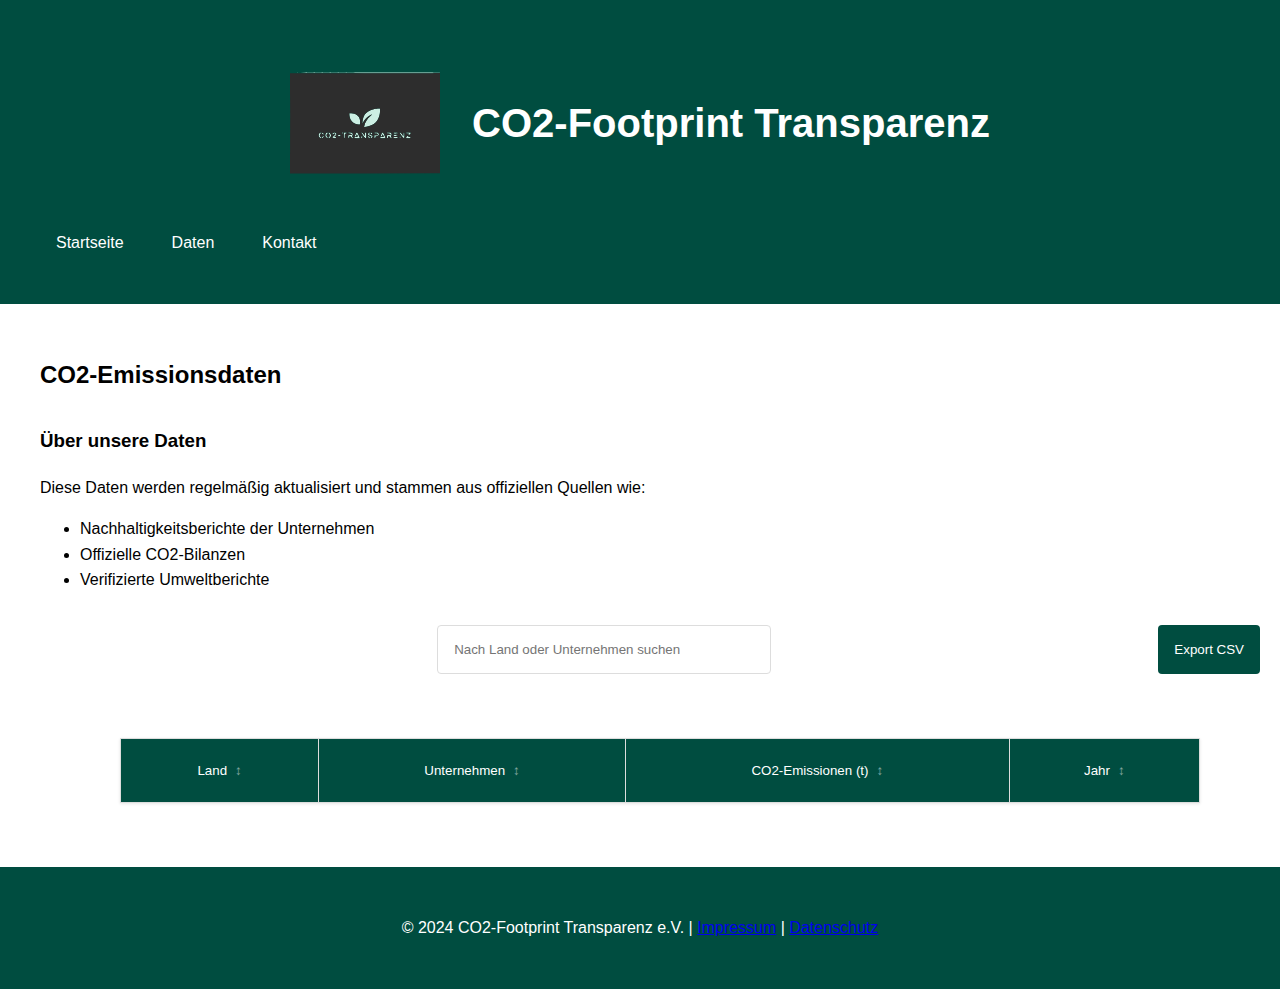
==== daten.html @ 05e9edeb "Refactor header and footer in index.html and kontakt.html: Updated logo to SVG format, improved acce" ====
<!DOCTYPE html>
<html lang="de" dir="auto">
<head>
  <meta charset="UTF-8">
  <meta name="viewport" content="width=device-width, initial-scale=1.0">
  <title>CO2-Emissionsdaten - CO2-Footprint Transparenz</title>
  <link rel="stylesheet" href="styles.css">
</head>
<body>
  <header>
    <div class="header-main">
      <img src="assets/logo.svg" alt="CO2-Footprint Transparenz Logo" class="logo">
      <h1>CO2-Footprint Transparenz</h1>
    </div>
    <button class="menu-toggle" aria-label="Toggle menu" aria-expanded="false">
      <span class="hamburger"></span>
    </button>
    <nav>
      <ul>
        <li><a href="index.html">Startseite</a></li>
        <li><a href="daten.html">Daten</a></li>
        <li><a href="kontakt.html">Kontakt</a></li>
      </ul>
    </nav>
  </header>

  <main>
    <section id="daten">
      <h2>CO2-Emissionsdaten</h2>
      <div class="section-content">
        <div class="data-description">
          <h3>Über unsere Daten</h3>
          <p>Diese Daten werden regelmäßig aktualisiert und stammen aus offiziellen Quellen wie:</p>
          <ul>
            <li>Nachhaltigkeitsberichte der Unternehmen</li>
            <li>Offizielle CO2-Bilanzen</li>
            <li>Verifizierte Umweltberichte</li>
          </ul>
        </div>
        <div class="table-container">
          <div class="controls">
            <input type="text" id="search" placeholder="Nach Land oder Unternehmen suchen">
            <button class="export-btn" onclick="exportToCsv()">Export CSV</button>
          </div>
          <div class="table-wrapper">
            <table id="emissions-table">
              <thead>
                <tr>
                  <th><button class="sort-btn" data-column="land">Land</button></th>
                  <th><button class="sort-btn" data-column="unternehmen">Unternehmen</button></th>
                  <th><button class="sort-btn" data-column="emissionen">CO2-Emissionen (t)</button></th>
                  <th><button class="sort-btn" data-column="jahr">Jahr</button></th>
                </tr>
              </thead>
              <tbody></tbody>
            </table>
          </div>
        </div>
      </div>
    </section>
  </main>

  <footer>
    <p>
      &copy; 2024 CO2-Footprint Transparenz e.V. | 
      <a href="impressum.html">Impressum</a> | 
      <a href="datenschutz.html">Datenschutz</a>
    </p>
  </footer>
  <script src="daten.js"></script>
</body>
</html>
---- styles.css ----
/* Reset and Variables */
:root {
    --primary-color: #004d40;
    --text-light: white;
    --border-color: #ddd;
    --spacing-sm: 0.5rem;
    --spacing-md: 1rem;
    --spacing-lg: 2rem;
    --font-main: Arial, 'Helvetica Neue', Helvetica, sans-serif;
    --text-dark: #333;
    --bg-light: #f9f9f9;
    --shadow-sm: 0 1px 3px rgba(0, 0, 0, 0.1);
    --shadow-md: 0 0 5px rgba(0, 77, 64, 0.2);
    --transition-default: all 0.3s ease;
}

body {
    font-family: var(--font-main);
    margin: 0;
    padding: 0;
    line-height: 1.6;
}

/* Header and Footer */
header, footer {
    background-color: var(--primary-color);
    color: var(--text-light);
    text-align: center;
    padding: var(--spacing-lg);
}

.header-main {
    display: flex;
    align-items: center;
    justify-content: center;
    gap: var(--spacing-lg);
    padding: var(--spacing-md);
}

.logo {
    width: 150px;
    height: 150px;
    transition: transform 0.3s ease;
}

.logo:hover {
    transform: scale(1.05);
}

h1 {
    font-size: 2.5rem;
    margin: 0;
    color: var(--text-light);
}

/* Navigation */
nav ul {
    display: flex;
    justify-content: start;
    list-style: none;
    padding: 0;
    margin: var(--spacing-md) 0;
    margin-inline-start: auto;
    margin-inline-end: auto;
}

nav a {
    color: var(--text-light);
    text-decoration: none;
    margin-inline: var(--spacing-md);
    padding: var(--spacing-sm);
    transition: var(--transition-default);
    border-radius: 4px;
}

nav a:hover, nav a:focus {
    opacity: 0.8;
    outline: 2px solid var(--text-light);
    background-color: rgba(255, 255, 255, 0.1);
}

nav a:focus-visible {
    outline: 3px solid var(--text-light);
    outline-offset: 2px;
}

/* Table Styles */
table {
    width: 90%;
    margin: var(--spacing-lg) auto;
    border-collapse: collapse;
    box-shadow: 0 1px 3px rgba(0, 0, 0, 0.1);
}

th, td {
    border: 1px solid var(--border-color);
    padding: var(--spacing-md);
    text-align: center;
}

th {
    background-color: var(--primary-color);
    color: var(--text-light);
}

tr:nth-child(even) {
    background-color: #f9f9f9;
}

/* Form Elements */
input {
    display: block;
    margin: var(--spacing-md) auto;
    padding: var(--spacing-md);
    border: 1px solid var(--border-color);
    border-radius: 4px;
    width: 100%;
    max-width: 300px;
    transition: border-color 0.3s ease;
}

input:focus {
    outline: none;
    border-color: var(--primary-color);
    box-shadow: 0 0 5px rgba(0, 77, 64, 0.2);
}

/* Responsivität */
@media (max-width: 768px) {
    nav ul {
        flex-direction: column;
        align-items: center;
        padding: 0;
    }
    
    nav a {
        padding: var(--spacing-md) 0;
        width: 100%;
        text-align: center;
        margin: var(--spacing-sm) 0;
    }
    
    table {
        width: 100%;
        font-size: 14px;
        margin: var(--spacing-md) 0;
    }

    th, td {
        padding: var(--spacing-sm);
    }
    
    /* Make table scrollable horizontally */
    .table-container {
        overflow-x: auto;
        -webkit-overflow-scrolling: touch;
        margin: 0 var(--spacing-sm);
    }
    
    /* Add visual indicator for scrollable tables */
    .table-container::after {
        content: '→';
        position: absolute;
        right: var(--spacing-sm);
        top: 50%;
        opacity: 0.5;
        animation: fadeInOut 2s infinite;
    }

    .header-main {
        flex-direction: column;
        gap: var(--spacing-md);
    }

    .logo {
        width: 100px;
        height: 100px;
    }

    h1 {
        font-size: 2rem;
        text-align: center;
    }
}

/* Print Styles */
@media print {
    header, footer, nav {
        display: none;
    }

    body {
        font-size: 12pt;
        color: #000;
    }

    table {
        width: 100%;
        box-shadow: none;
    }

    th, td {
        border: 1px solid #000;
    }
}

/* Add loading state styles */
.loading {
    opacity: 0.6;
    pointer-events: none;
}

/* Add animation keyframes */
@keyframes fadeInOut {
    0%, 100% { opacity: 0; }
    50% { opacity: 0.5; }
}

/* Table Container Enhancements */
.table-container {
    position: relative;
    margin: var(--spacing-md) auto;
    width: 90%;
    max-width: 1200px;
}

/* Sort Buttons */
.sort-btn {
    background: none;
    border: none;
    padding: var(--spacing-sm);
    cursor: pointer;
    color: var(--text-light);
    transition: var(--transition-default);
}

.sort-btn::after {
    content: '↕';
    margin-left: var(--spacing-sm);
    opacity: 0.5;
}

.sort-btn.sort-asc::after {
    content: '↑';
    opacity: 1;
}

.sort-btn.sort-desc::after {
    content: '↓';
    opacity: 1;
}

/* Error Message */
.error-message {
    background-color: #f44336;
    color: white;
    padding: var(--spacing-md);
    margin: var(--spacing-md) auto;
    border-radius: 4px;
    text-align: center;
    animation: slideIn 0.3s ease;
}

/* No Results Message */
.no-results {
    padding: var(--spacing-lg) !important;
    text-align: center;
    color: var(--text-dark);
    font-style: italic;
}

/* Export Button */
.export-btn {
    background-color: var(--primary-color);
    color: var(--text-light);
    border: none;
    padding: var(--spacing-sm) var(--spacing-md);
    border-radius: 4px;
    cursor: pointer;
    transition: var(--transition-default);
    margin: var(--spacing-md) 0;
}

.export-btn:hover {
    background-color: var(--primary-color-dark);
}

/* Loading Animation */
.loading::after {
    content: '';
    position: absolute;
    top: 0;
    left: 0;
    right: 0;
    bottom: 0;
    background: rgba(255, 255, 255, 0.7);
    display: flex;
    justify-content: center;
    align-items: center;
}

.loading::before {
    content: '';
    position: absolute;
    top: 50%;
    left: 50%;
    transform: translate(-50%, -50%);
    width: 40px;
    height: 40px;
    border: 4px solid var(--primary-color);
    border-top-color: transparent;
    border-radius: 50%;
    animation: spin 1s linear infinite;
    z-index: 1;
}

/* Animations */
@keyframes spin {
    to { transform: translate(-50%, -50%) rotate(360deg); }
}

@keyframes slideIn {
    from { transform: translateY(-20px); opacity: 0; }
    to { transform: translateY(0); opacity: 1; }
}

/* Tooltip */
[data-tooltip] {
    position: relative;
}

[data-tooltip]:hover::before {
    content: attr(data-tooltip);
    position: absolute;
    bottom: 100%;
    left: 50%;
    transform: translateX(-50%);
    padding: var(--spacing-sm);
    background-color: var(--text-dark);
    color: var(--text-light);
    border-radius: 4px;
    font-size: 14px;
    white-space: nowrap;
    z-index: 1;
}

/* Base responsive settings */
.table-container {
  width: 100%;
  max-width: 1200px;
  margin: 0 auto;
  padding: 0 20px;
}

.controls {
  display: flex;
  gap: 10px;
  margin-bottom: 1rem;
  flex-wrap: wrap;
}

.table-wrapper {
  overflow-x: auto;
}

/* Mobile menu styles */
.menu-toggle {
  display: none;
}

/* Media queries */
@media screen and (max-width: 768px) {
  .menu-toggle {
    display: block;
  }

  nav ul {
    display: none;
    width: 100%;
  }

  nav.active ul {
    display: block;
  }

  header {
    flex-direction: column;
  }

  #search, .export-btn {
    width: 100%;
  }

  nav ul {
    text-align: start;
  }
  
  nav a {
    padding-inline: var(--spacing-md);
    margin-inline: 0;
  }
}

/* Section Styles */
section {
  padding: var(--spacing-lg);
  max-width: 1200px;
  margin: 0 auto;
}

.section-content {
  margin-top: var(--spacing-lg);
}

/* Data Section */
.data-explanation {
  margin-top: var(--spacing-lg);
  padding: var(--spacing-md);
  background-color: var(--bg-light);
  border-radius: 4px;
}

.data-explanation ul {
  margin-left: var(--spacing-lg);
  margin-bottom: var(--spacing-md);
}

/* Contact Section */
.contact-info {
  margin-bottom: var(--spacing-lg);
}

.contact-info ul {
  list-style: none;
  padding: 0;
}

.contact-info li {
  margin-bottom: var(--spacing-md);
}

.contact-form {
  max-width: 600px;
  margin: 0 auto;
}

.form-group {
  margin-bottom: var(--spacing-md);
}

.form-group label {
  display: block;
  margin-bottom: var(--spacing-sm);
}

textarea {
  width: 100%;
  padding: var(--spacing-md);
  border: 1px solid var(--border-color);
  border-radius: 4px;
  resize: vertical;
}

.submit-btn {
  background-color: var(--primary-color);
  color: var(--text-light);
  padding: var(--spacing-md) var(--spacing-lg);
  border: none;
  border-radius: 4px;
  cursor: pointer;
  transition: var(--transition-default);
}

.submit-btn:hover {
  opacity: 0.9;
}

/* Responsive adjustments */
@media screen and (max-width: 768px) {
  section {
    padding: var(--spacing-md);
  }
  
  .contact-form {
    padding: var(--spacing-md);
  }
}
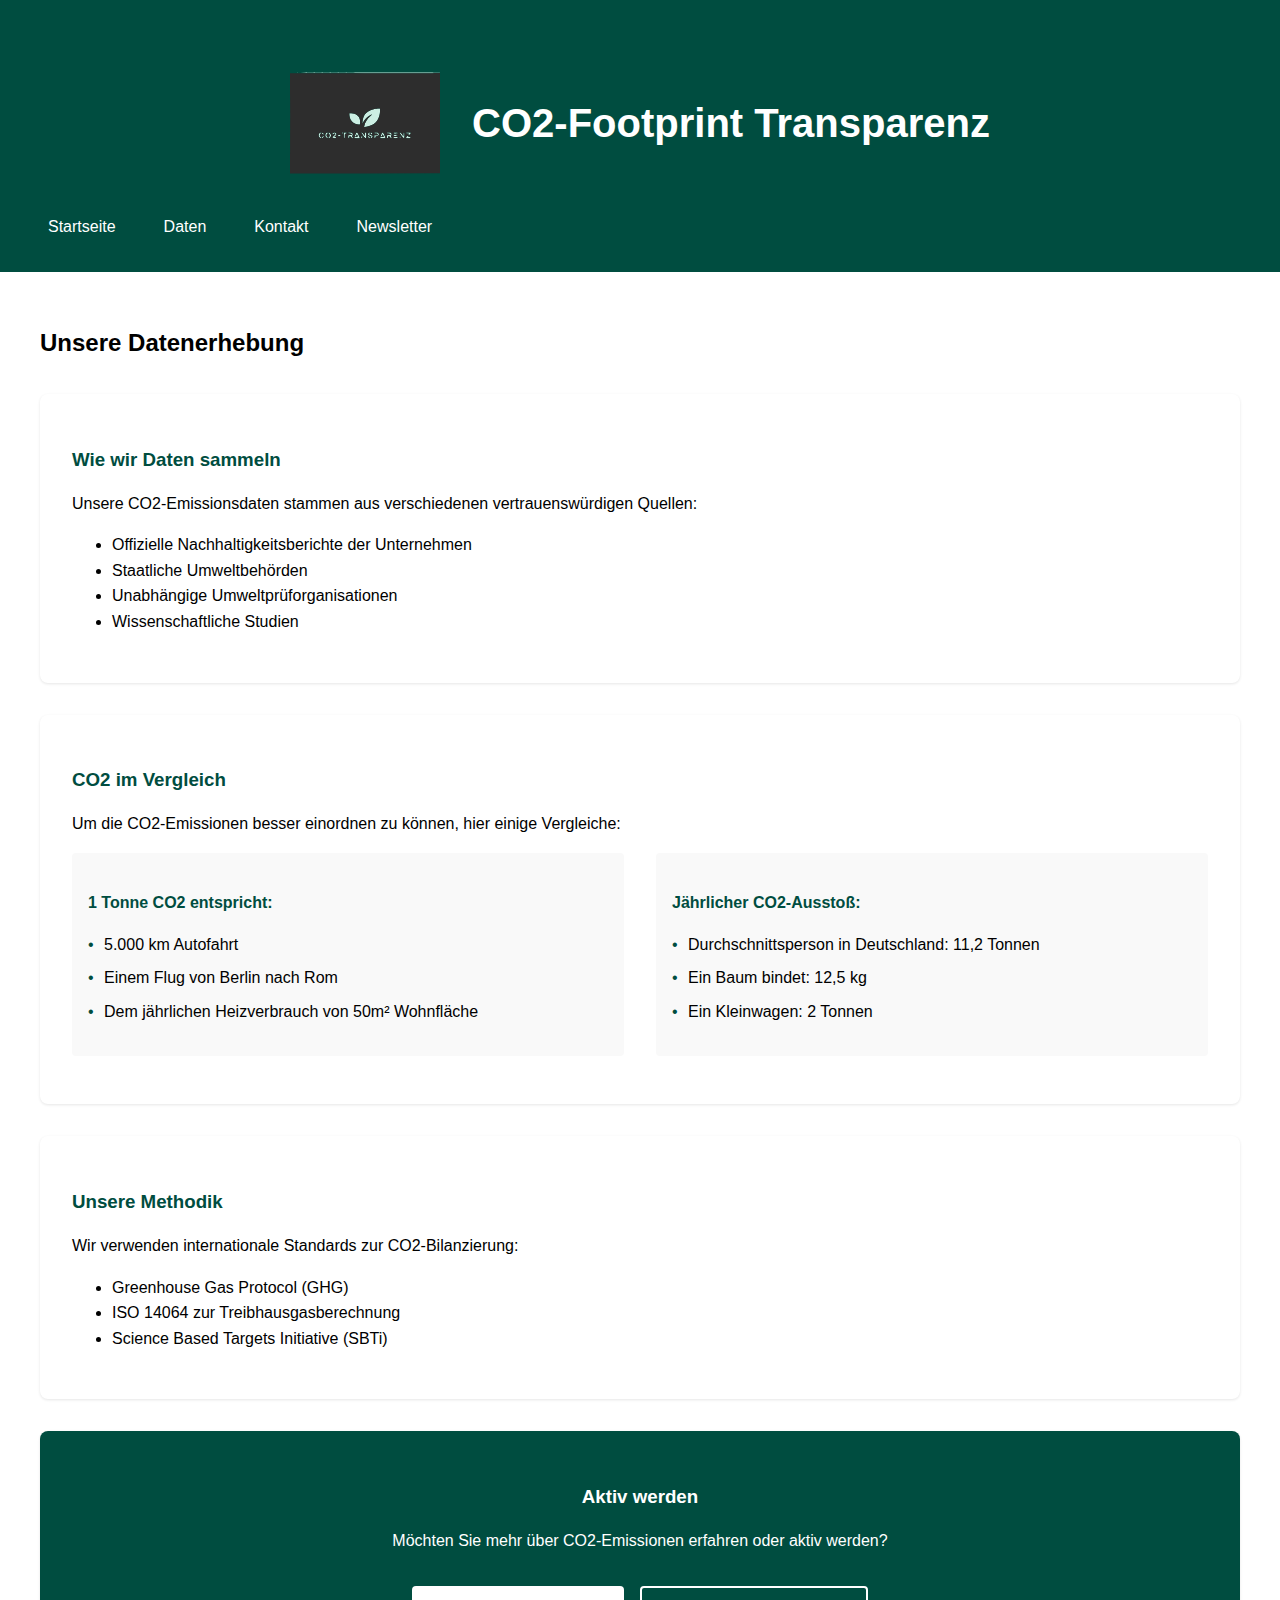
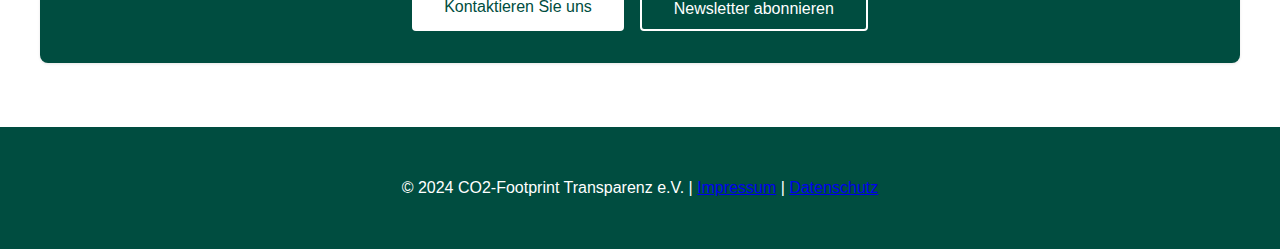
==== commit c44dae8b: "Update data presentation and navigation: Renamed 'CO2-Emissionsdaten' to 'Unsere Datenerhebung' in d" ====
--- a/daten.html
+++ b/daten.html
@@ -3,7 +3,7 @@
 <head>
   <meta charset="UTF-8">
   <meta name="viewport" content="width=device-width, initial-scale=1.0">
-  <title>CO2-Emissionsdaten - CO2-Footprint Transparenz</title>
+  <title>Unsere Daten - CO2-Footprint Transparenz</title>
   <link rel="stylesheet" href="styles.css">
 </head>
 <body>
@@ -20,53 +20,77 @@
         <li><a href="index.html">Startseite</a></li>
         <li><a href="daten.html">Daten</a></li>
         <li><a href="kontakt.html">Kontakt</a></li>
+        <li><a href="newsletter.html">Newsletter</a></li>
       </ul>
     </nav>
   </header>
 
   <main>
-    <section id="daten">
-      <h2>CO2-Emissionsdaten</h2>
-      <div class="section-content">
-        <div class="data-description">
-          <h3>Über unsere Daten</h3>
-          <p>Diese Daten werden regelmäßig aktualisiert und stammen aus offiziellen Quellen wie:</p>
-          <ul>
-            <li>Nachhaltigkeitsberichte der Unternehmen</li>
-            <li>Offizielle CO2-Bilanzen</li>
-            <li>Verifizierte Umweltberichte</li>
-          </ul>
+    <section class="data-overview">
+      <h2>Unsere Datenerhebung</h2>
+      
+      <div class="info-card">
+        <h3>Wie wir Daten sammeln</h3>
+        <p>Unsere CO2-Emissionsdaten stammen aus verschiedenen vertrauenswürdigen Quellen:</p>
+        <ul>
+          <li>Offizielle Nachhaltigkeitsberichte der Unternehmen</li>
+          <li>Staatliche Umweltbehörden</li>
+          <li>Unabhängige Umweltprüforganisationen</li>
+          <li>Wissenschaftliche Studien</li>
+        </ul>
+      </div>
+
+      <div class="info-card">
+        <h3>CO2 im Vergleich</h3>
+        <p>Um die CO2-Emissionen besser einordnen zu können, hier einige Vergleiche:</p>
+        <div class="comparison-grid">
+          <div class="comparison-item">
+            <h4>1 Tonne CO2 entspricht:</h4>
+            <ul>
+              <li>5.000 km Autofahrt</li>
+              <li>Einem Flug von Berlin nach Rom</li>
+              <li>Dem jährlichen Heizverbrauch von 50m² Wohnfläche</li>
+            </ul>
+          </div>
+          <div class="comparison-item">
+            <h4>Jährlicher CO2-Ausstoß:</h4>
+            <ul>
+              <li>Durchschnittsperson in Deutschland: 11,2 Tonnen</li>
+              <li>Ein Baum bindet: 12,5 kg</li>
+              <li>Ein Kleinwagen: 2 Tonnen</li>
+            </ul>
+          </div>
         </div>
-        <div class="table-container">
-          <div class="controls">
-            <input type="text" id="search" placeholder="Nach Land oder Unternehmen suchen">
-            <button class="export-btn" onclick="exportToCsv()">Export CSV</button>
-          </div>
-          <div class="table-wrapper">
-            <table id="emissions-table">
-              <thead>
-                <tr>
-                  <th><button class="sort-btn" data-column="land">Land</button></th>
-                  <th><button class="sort-btn" data-column="unternehmen">Unternehmen</button></th>
-                  <th><button class="sort-btn" data-column="emissionen">CO2-Emissionen (t)</button></th>
-                  <th><button class="sort-btn" data-column="jahr">Jahr</button></th>
-                </tr>
-              </thead>
-              <tbody></tbody>
-            </table>
-          </div>
+      </div>
+
+      <div class="info-card">
+        <h3>Unsere Methodik</h3>
+        <p>Wir verwenden internationale Standards zur CO2-Bilanzierung:</p>
+        <ul>
+          <li>Greenhouse Gas Protocol (GHG)</li>
+          <li>ISO 14064 zur Treibhausgasberechnung</li>
+          <li>Science Based Targets Initiative (SBTi)</li>
+        </ul>
+      </div>
+
+      <div class="info-card action-card">
+        <h3>Aktiv werden</h3>
+        <p>Möchten Sie mehr über CO2-Emissionen erfahren oder aktiv werden?</p>
+        <div class="action-buttons">
+          <a href="kontakt.html" class="cta-button">Kontaktieren Sie uns</a>
+          <a href="#" class="cta-button secondary">Newsletter abonnieren</a>
         </div>
       </div>
     </section>
   </main>
 
   <footer>
-    <p>
-      &copy; 2024 CO2-Footprint Transparenz e.V. | 
+    <p>&copy; 2024 CO2-Footprint Transparenz e.V. | 
       <a href="impressum.html">Impressum</a> | 
       <a href="datenschutz.html">Datenschutz</a>
     </p>
   </footer>
-  <script src="daten.js"></script>
+  <script src="script.js"></script>
+  <script src="security.js"></script>
 </body>
 </html>--- a/styles.css
+++ b/styles.css
@@ -56,32 +56,23 @@
 /* Navigation */
 nav ul {
     display: flex;
-    justify-content: start;
     list-style: none;
+    margin: 0;
     padding: 0;
-    margin: var(--spacing-md) 0;
-    margin-inline-start: auto;
-    margin-inline-end: auto;
+    gap: var(--spacing-md);
 }
 
 nav a {
     color: var(--text-light);
     text-decoration: none;
-    margin-inline: var(--spacing-md);
-    padding: var(--spacing-sm);
+    padding: var(--spacing-sm) var(--spacing-md);
     transition: var(--transition-default);
+}
+
+nav a:hover {
+    color: var(--primary-color);
+    background: var(--bg-light);
     border-radius: 4px;
-}
-
-nav a:hover, nav a:focus {
-    opacity: 0.8;
-    outline: 2px solid var(--text-light);
-    background-color: rgba(255, 255, 255, 0.1);
-}
-
-nav a:focus-visible {
-    outline: 3px solid var(--text-light);
-    outline-offset: 2px;
 }
 
 /* Table Styles */
@@ -181,6 +172,25 @@
         font-size: 2rem;
         text-align: center;
     }
+
+    .table-wrapper {
+        overflow-x: auto;
+        -webkit-overflow-scrolling: touch;
+    }
+
+    .controls {
+        flex-direction: column;
+        gap: var(--spacing-sm);
+    }
+
+    .controls > * {
+        width: 100%;
+    }
+
+    #emissions-table th {
+        white-space: nowrap;
+        min-width: 120px;
+    }
 }
 
 /* Print Styles */
@@ -206,8 +216,8 @@
 
 /* Add loading state styles */
 .loading {
-    opacity: 0.6;
-    pointer-events: none;
+    position: relative;
+    opacity: 0.7;
 }
 
 /* Add animation keyframes */
@@ -307,8 +317,9 @@
     transform: translate(-50%, -50%);
     width: 40px;
     height: 40px;
-    border: 4px solid var(--primary-color);
-    border-top-color: transparent;
+    margin: -20px 0 0 -20px;
+    border: 4px solid #f3f3f3;
+    border-top: 4px solid var(--primary-color);
     border-radius: 50%;
     animation: spin 1s linear infinite;
     z-index: 1;
@@ -316,7 +327,8 @@
 
 /* Animations */
 @keyframes spin {
-    to { transform: translate(-50%, -50%) rotate(360deg); }
+    0% { transform: rotate(0deg); }
+    100% { transform: rotate(360deg); }
 }
 
 @keyframes slideIn {
@@ -485,4 +497,226 @@
     padding: var(--spacing-md);
   }
 }
+
+/* Daten-Seite Styles */
+.data-overview {
+  max-width: 1200px;
+  margin: 0 auto;
+  padding: var(--spacing-lg);
+}
+
+.info-card {
+  background: white;
+  border-radius: 8px;
+  padding: var(--spacing-lg);
+  margin: var(--spacing-lg) 0;
+  box-shadow: var(--shadow-sm);
+}
+
+.info-card h3 {
+  color: var(--primary-color);
+  margin-bottom: var(--spacing-md);
+}
+
+.comparison-grid {
+  display: grid;
+  grid-template-columns: repeat(auto-fit, minmax(280px, 1fr));
+  gap: var(--spacing-lg);
+  margin: var(--spacing-md) 0;
+}
+
+.comparison-item {
+  background: var(--bg-light);
+  padding: var(--spacing-md);
+  border-radius: 4px;
+}
+
+.comparison-item h4 {
+  color: var(--primary-color);
+  margin-bottom: var(--spacing-sm);
+}
+
+.comparison-item ul {
+  list-style: none;
+  padding: 0;
+}
+
+.comparison-item li {
+  margin: var(--spacing-sm) 0;
+  padding-left: var(--spacing-md);
+  position: relative;
+}
+
+.comparison-item li::before {
+  content: "•";
+  color: var(--primary-color);
+  position: absolute;
+  left: 0;
+}
+
+.action-card {
+  text-align: center;
+  background: var(--primary-color);
+  color: var(--text-light);
+}
+
+.action-card h3 {
+  color: var(--text-light);
+}
+
+.action-buttons {
+  display: flex;
+  gap: var(--spacing-md);
+  justify-content: center;
+  margin-top: var(--spacing-lg);
+}
+
+.cta-button {
+  display: inline-block;
+  padding: var(--spacing-sm) var(--spacing-lg);
+  border-radius: 4px;
+  text-decoration: none;
+  transition: var(--transition-default);
+}
+
+.cta-button {
+  background: white;
+  color: var(--primary-color);
+}
+
+.cta-button.secondary {
+  background: transparent;
+  color: white;
+  border: 2px solid white;
+}
+
+.cta-button:hover {
+  transform: translateY(-2px);
+  box-shadow: var(--shadow-md);
+}
+
+@media (max-width: 768px) {
+  .comparison-grid {
+    grid-template-columns: 1fr;
+  }
+  
+  .action-buttons {
+    flex-direction: column;
+  }
+  
+  .info-card {
+    padding: var(--spacing-md);
+  }
+}
+
+/* Newsletter Formular Styles */
+.newsletter-section {
+    max-width: 600px;
+    margin: 0 auto;
+    padding: var(--spacing-lg);
+}
+
+.form-container {
+    background: white;
+    padding: var(--spacing-lg);
+    border-radius: 8px;
+    box-shadow: var(--shadow-sm);
+}
+
+.form-group {
+    margin-bottom: var(--spacing-md);
+}
+
+.form-group label {
+    display: block;
+    margin-bottom: var(--spacing-sm);
+    color: var(--text-dark);
+}
+
+.form-group input[type="email"],
+.form-group input[type="text"] {
+    width: 100%;
+    padding: var(--spacing-sm);
+    border: 1px solid var(--border-color);
+    border-radius: 4px;
+    transition: var(--transition-default);
+}
+
+.form-group input:focus {
+    outline: none;
+    border-color: var(--primary-color);
+    box-shadow: var(--shadow-md);
+}
+
+.checkbox-group {
+    display: flex;
+    align-items: flex-start;
+    gap: var(--spacing-sm);
+}
+
+.checkbox-group input[type="checkbox"] {
+    margin-top: 0.25rem;
+}
+
+.submit-btn {
+    background: var(--primary-color);
+    color: var(--text-light);
+    border: none;
+    padding: var(--spacing-sm) var(--spacing-lg);
+    border-radius: 4px;
+    cursor: pointer;
+    transition: var(--transition-default);
+    width: 100%;
+}
+
+.submit-btn:hover:not(:disabled) {
+    opacity: 0.9;
+    transform: translateY(-1px);
+}
+
+.submit-btn:disabled {
+    opacity: 0.7;
+    cursor: not-allowed;
+}
+
+/* Honeypot-Feld verstecken */
+.hidden-field {
+    display: none;
+}
+
+/* Formularnachrichten */
+.form-message {
+    margin-top: var(--spacing-md);
+    padding: var(--spacing-sm);
+    border-radius: 4px;
+    text-align: center;
+}
+
+.form-message.error {
+    background-color: #fee;
+    color: #c00;
+    border: 1px solid #fcc;
+}
+
+.form-message.success {
+    background-color: #efe;
+    color: #0c0;
+    border: 1px solid #cfc;
+}
+
+.form-message.info {
+    background-color: #f0f0f0;
+    color: #666;
+    border: 1px solid #ddd;
+}
+
+@media (max-width: 768px) {
+    .newsletter-section {
+        padding: var(--spacing-md);
+    }
+    
+    .form-container {
+        padding: var(--spacing-md);
+    }
+}
   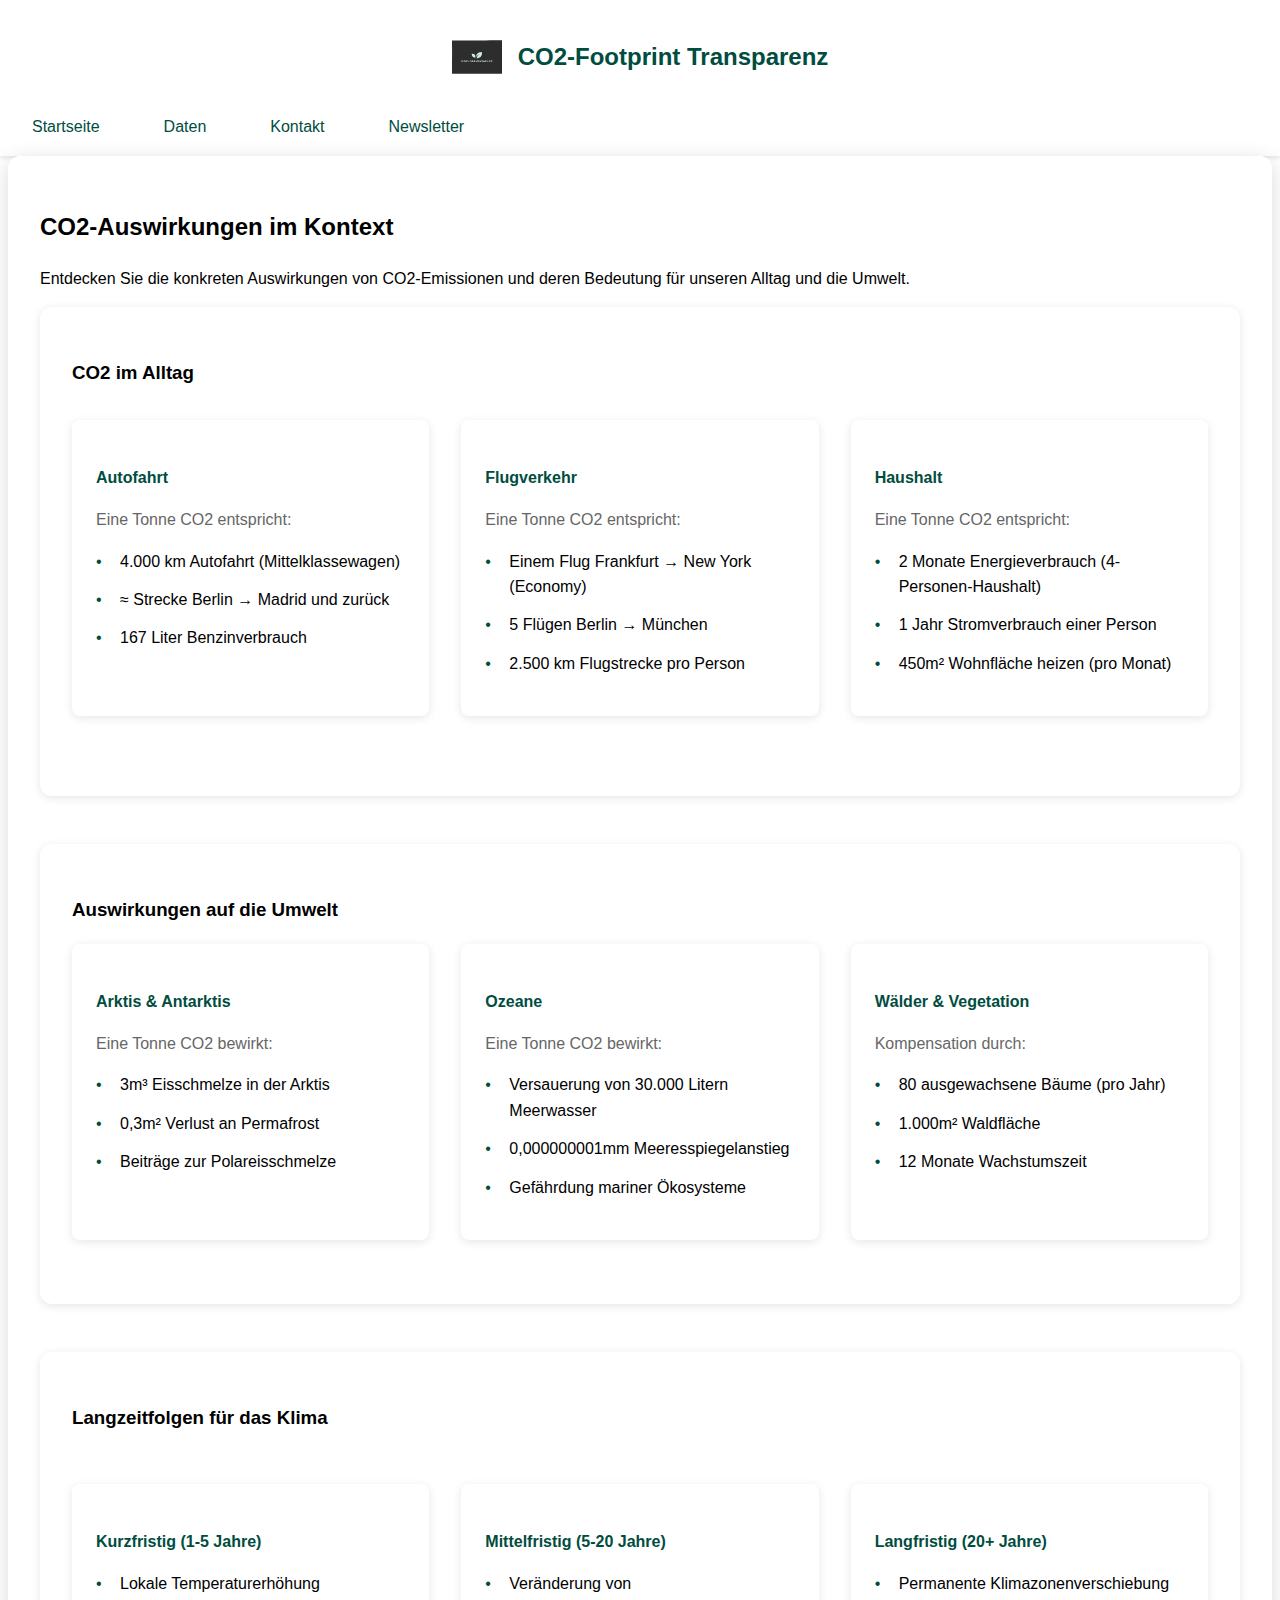
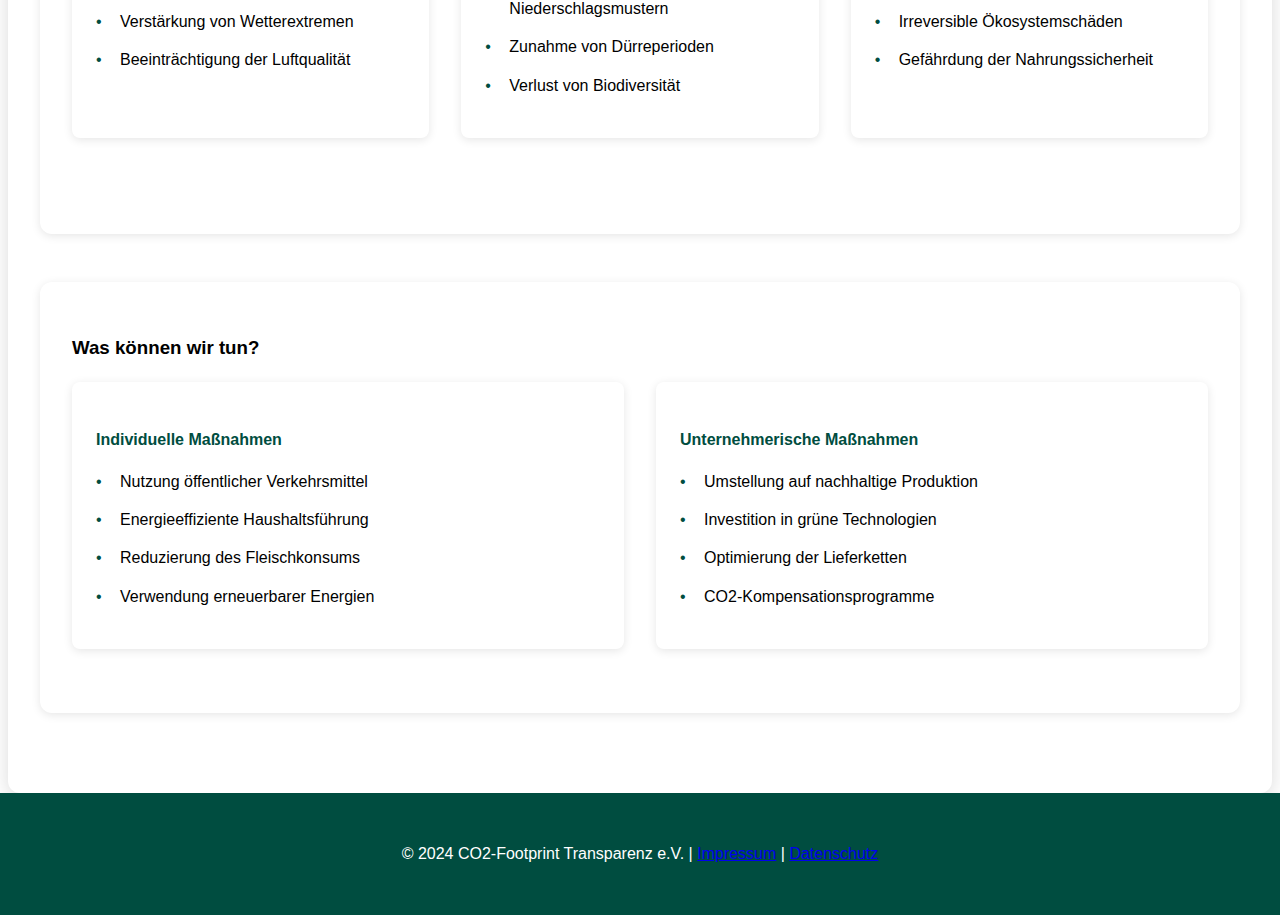
==== commit 1f6ce5de: "Enhance analytics and data presentation: Added EmissionsAnalytics class for tracking table interacti" ====
--- a/daten.html
+++ b/daten.html
@@ -3,7 +3,8 @@
 <head>
   <meta charset="UTF-8">
   <meta name="viewport" content="width=device-width, initial-scale=1.0">
-  <title>Unsere Daten - CO2-Footprint Transparenz</title>
+  <meta name="description" content="CO2-Emissionen und ihre Auswirkungen - Verständlich erklärt mit Vergleichen und Handlungsempfehlungen">
+  <title>CO2-Auswirkungen - CO2-Footprint Transparenz</title>
   <link rel="stylesheet" href="styles.css">
 </head>
 <body>
@@ -18,69 +19,145 @@
     <nav>
       <ul>
         <li><a href="index.html">Startseite</a></li>
-        <li><a href="daten.html">Daten</a></li>
+        <li><a href="daten.html" class="active">Daten</a></li>
         <li><a href="kontakt.html">Kontakt</a></li>
         <li><a href="newsletter.html">Newsletter</a></li>
       </ul>
     </nav>
   </header>
 
-  <main>
-    <section class="data-overview">
-      <h2>Unsere Datenerhebung</h2>
-      
-      <div class="info-card">
-        <h3>Wie wir Daten sammeln</h3>
-        <p>Unsere CO2-Emissionsdaten stammen aus verschiedenen vertrauenswürdigen Quellen:</p>
-        <ul>
-          <li>Offizielle Nachhaltigkeitsberichte der Unternehmen</li>
-          <li>Staatliche Umweltbehörden</li>
-          <li>Unabhängige Umweltprüforganisationen</li>
-          <li>Wissenschaftliche Studien</li>
-        </ul>
-      </div>
+  <main class="container">
+    <section class="impact-section content-section">
+        <div class="section-header">
+            <h2>CO2-Auswirkungen im Kontext</h2>
+            <p class="section-description">
+                Entdecken Sie die konkreten Auswirkungen von CO2-Emissionen und deren Bedeutung für unseren Alltag und die Umwelt.
+            </p>
+        </div>
+        
+        <!-- Tägliche Vergleiche -->
+        <div class="impact-card content-card">
+            <h3 class="card-title">CO2 im Alltag</h3>
+            <div class="comparison-grid card-content">
+                <div class="comparison-item info-box">
+                    <h4>Autofahrt</h4>
+                    <p class="highlight">Eine Tonne CO2 entspricht:</p>
+                    <ul class="info-list">
+                        <li>4.000 km Autofahrt (Mittelklassewagen)</li>
+                        <li>≈ Strecke Berlin → Madrid und zurück</li>
+                        <li>167 Liter Benzinverbrauch</li>
+                    </ul>
+                </div>
+                <div class="comparison-item info-box">
+                    <h4>Flugverkehr</h4>
+                    <p class="highlight">Eine Tonne CO2 entspricht:</p>
+                    <ul class="info-list">
+                        <li>Einem Flug Frankfurt → New York (Economy)</li>
+                        <li>5 Flügen Berlin → München</li>
+                        <li>2.500 km Flugstrecke pro Person</li>
+                    </ul>
+                </div>
+                <div class="comparison-item info-box">
+                    <h4>Haushalt</h4>
+                    <p class="highlight">Eine Tonne CO2 entspricht:</p>
+                    <ul class="info-list">
+                        <li>2 Monate Energieverbrauch (4-Personen-Haushalt)</li>
+                        <li>1 Jahr Stromverbrauch einer Person</li>
+                        <li>450m² Wohnfläche heizen (pro Monat)</li>
+                    </ul>
+                </div>
+            </div>
+        </div>
 
-      <div class="info-card">
-        <h3>CO2 im Vergleich</h3>
-        <p>Um die CO2-Emissionen besser einordnen zu können, hier einige Vergleiche:</p>
-        <div class="comparison-grid">
-          <div class="comparison-item">
-            <h4>1 Tonne CO2 entspricht:</h4>
-            <ul>
-              <li>5.000 km Autofahrt</li>
-              <li>Einem Flug von Berlin nach Rom</li>
-              <li>Dem jährlichen Heizverbrauch von 50m² Wohnfläche</li>
-            </ul>
-          </div>
-          <div class="comparison-item">
-            <h4>Jährlicher CO2-Ausstoß:</h4>
-            <ul>
-              <li>Durchschnittsperson in Deutschland: 11,2 Tonnen</li>
-              <li>Ein Baum bindet: 12,5 kg</li>
-              <li>Ein Kleinwagen: 2 Tonnen</li>
-            </ul>
-          </div>
+        <!-- Umweltauswirkungen -->
+        <div class="impact-card content-card">
+            <h3 class="card-title">Auswirkungen auf die Umwelt</h3>
+            <div class="environment-grid card-content">
+                <div class="environment-item info-box">
+                    <h4>Arktis & Antarktis</h4>
+                    <p class="highlight">Eine Tonne CO2 bewirkt:</p>
+                    <ul class="info-list">
+                        <li>3m³ Eisschmelze in der Arktis</li>
+                        <li>0,3m² Verlust an Permafrost</li>
+                        <li>Beiträge zur Polareisschmelze</li>
+                    </ul>
+                </div>
+                <div class="environment-item info-box">
+                    <h4>Ozeane</h4>
+                    <p class="highlight">Eine Tonne CO2 bewirkt:</p>
+                    <ul class="info-list">
+                        <li>Versauerung von 30.000 Litern Meerwasser</li>
+                        <li>0,000000001mm Meeresspiegelanstieg</li>
+                        <li>Gefährdung mariner Ökosysteme</li>
+                    </ul>
+                </div>
+                <div class="environment-item info-box">
+                    <h4>Wälder & Vegetation</h4>
+                    <p class="highlight">Kompensation durch:</p>
+                    <ul class="info-list">
+                        <li>80 ausgewachsene Bäume (pro Jahr)</li>
+                        <li>1.000m² Waldfläche</li>
+                        <li>12 Monate Wachstumszeit</li>
+                    </ul>
+                </div>
+            </div>
         </div>
-      </div>
 
-      <div class="info-card">
-        <h3>Unsere Methodik</h3>
-        <p>Wir verwenden internationale Standards zur CO2-Bilanzierung:</p>
-        <ul>
-          <li>Greenhouse Gas Protocol (GHG)</li>
-          <li>ISO 14064 zur Treibhausgasberechnung</li>
-          <li>Science Based Targets Initiative (SBTi)</li>
-        </ul>
-      </div>
+        <!-- Langzeitfolgen -->
+        <div class="impact-card content-card">
+            <h3 class="card-title">Langzeitfolgen für das Klima</h3>
+            <div class="timeline-container card-content">
+                <div class="timeline-item info-box">
+                    <h4>Kurzfristig (1-5 Jahre)</h4>
+                    <ul class="info-list">
+                        <li>Lokale Temperaturerhöhung</li>
+                        <li>Verstärkung von Wetterextremen</li>
+                        <li>Beeinträchtigung der Luftqualität</li>
+                    </ul>
+                </div>
+                <div class="timeline-item info-box">
+                    <h4>Mittelfristig (5-20 Jahre)</h4>
+                    <ul class="info-list">
+                        <li>Veränderung von Niederschlagsmustern</li>
+                        <li>Zunahme von Dürreperioden</li>
+                        <li>Verlust von Biodiversität</li>
+                    </ul>
+                </div>
+                <div class="timeline-item info-box">
+                    <h4>Langfristig (20+ Jahre)</h4>
+                    <ul class="info-list">
+                        <li>Permanente Klimazonenverschiebung</li>
+                        <li>Irreversible Ökosystemschäden</li>
+                        <li>Gefährdung der Nahrungssicherheit</li>
+                    </ul>
+                </div>
+            </div>
+        </div>
 
-      <div class="info-card action-card">
-        <h3>Aktiv werden</h3>
-        <p>Möchten Sie mehr über CO2-Emissionen erfahren oder aktiv werden?</p>
-        <div class="action-buttons">
-          <a href="kontakt.html" class="cta-button">Kontaktieren Sie uns</a>
-          <a href="#" class="cta-button secondary">Newsletter abonnieren</a>
+        <!-- Handlungsempfehlungen -->
+        <div class="impact-card content-card">
+            <h3 class="card-title">Was können wir tun?</h3>
+            <div class="action-grid card-content">
+                <div class="action-item info-box">
+                    <h4>Individuelle Maßnahmen</h4>
+                    <ul class="info-list">
+                        <li>Nutzung öffentlicher Verkehrsmittel</li>
+                        <li>Energieeffiziente Haushaltsführung</li>
+                        <li>Reduzierung des Fleischkonsums</li>
+                        <li>Verwendung erneuerbarer Energien</li>
+                    </ul>
+                </div>
+                <div class="action-item info-box">
+                    <h4>Unternehmerische Maßnahmen</h4>
+                    <ul class="info-list">
+                        <li>Umstellung auf nachhaltige Produktion</li>
+                        <li>Investition in grüne Technologien</li>
+                        <li>Optimierung der Lieferketten</li>
+                        <li>CO2-Kompensationsprogramme</li>
+                    </ul>
+                </div>
+            </div>
         </div>
-      </div>
     </section>
   </main>
 
@@ -90,6 +167,7 @@
       <a href="datenschutz.html">Datenschutz</a>
     </p>
   </footer>
+
   <script src="script.js"></script>
   <script src="security.js"></script>
 </body>
--- a/styles.css
+++ b/styles.css
@@ -12,6 +12,7 @@
     --shadow-sm: 0 1px 3px rgba(0, 0, 0, 0.1);
     --shadow-md: 0 0 5px rgba(0, 77, 64, 0.2);
     --transition-default: all 0.3s ease;
+    --focus-outline: 3px solid #4A90E2;
 }
 
 body {
@@ -33,13 +34,15 @@
     display: flex;
     align-items: center;
     justify-content: center;
-    gap: var(--spacing-lg);
-    padding: var(--spacing-md);
+    gap: 1rem;
+    padding: 1rem;
+    margin-bottom: 2rem;
+    background-color: white;
 }
 
 .logo {
-    width: 150px;
-    height: 150px;
+    width: 50px;
+    height: 50px;
     transition: transform 0.3s ease;
 }
 
@@ -611,112 +614,840 @@
 
 /* Newsletter Formular Styles */
 .newsletter-section {
-    max-width: 600px;
+    max-width: 1200px;
     margin: 0 auto;
-    padding: var(--spacing-lg);
-}
-
-.form-container {
+    padding: 2rem;
+}
+
+.newsletter-grid {
+    display: grid;
+    grid-template-columns: 1fr 1fr;
+    gap: 2rem;
+    margin-bottom: 2rem;
+}
+
+.newsletter-form {
+    padding: 2rem;
+}
+
+.newsletter-preview {
+    padding: 2rem;
+}
+
+.preview-content {
+    display: flex;
+    flex-direction: column;
+    gap: 2rem;
+}
+
+.newsletter-example {
+    margin: 1rem 0;
+}
+
+.preview-image {
+    width: 100%;
+    max-width: 300px;
+    height: auto;
+    border-radius: 8px;
+    margin-bottom: 1rem;
+}
+
+.preview-text {
+    font-size: 0.9rem;
+    color: #666;
+}
+
+.benefits li {
+    color: #004d40;
+    font-weight: 500;
+}
+
+.faq-section {
+    margin-top: 2rem;
+}
+
+.faq-grid {
+    display: grid;
+    grid-template-columns: repeat(auto-fit, minmax(250px, 1fr));
+    gap: 2rem;
+    padding: 1rem;
+}
+
+.faq-item {
+    padding: 1rem;
+    background: #f5f5f5;
+    border-radius: 8px;
+}
+
+.faq-item h4 {
+    color: #004d40;
+    margin-bottom: 0.5rem;
+}
+
+/* Responsive Anpassungen */
+@media (max-width: 768px) {
+    .newsletter-grid {
+        grid-template-columns: 1fr;
+    }
+
+    .newsletter-form,
+    .newsletter-preview {
+        padding: 1.5rem;
+    }
+
+    .faq-grid {
+        grid-template-columns: 1fr;
+    }
+}
+
+/* Verbesserte Barrierefreiheit */
+:root {
+  --focus-outline: 3px solid #4A90E2;
+}
+
+/* Bessere Fokus-Styles */
+*:focus {
+  outline: var(--focus-outline);
+  outline-offset: 2px;
+}
+
+/* Skip-Link für Keyboard-Navigation */
+.skip-link {
+  position: absolute;
+  top: -40px;
+  left: 0;
+  background: var(--primary-color);
+  color: white;
+  padding: 8px;
+  z-index: 100;
+  transition: top 0.3s;
+}
+
+.skip-link:focus {
+  top: 0;
+}
+
+/* Verbesserte Kontraste */
+.text-content {
+  color: #333;
+  line-height: 1.6;
+}
+
+/* ARIA-Verbesserungen für das Menü */
+.menu-toggle[aria-expanded="true"] + nav {
+  display: block;
+}
+
+/* Verbesserte Formular-Zugänglichkeit */
+.form-group {
+  margin-bottom: 1.5rem;
+}
+
+.form-group label {
+  display: block;
+  margin-bottom: 0.5rem;
+  font-weight: bold;
+}
+
+.form-group .help-text {
+  display: block;
+  margin-top: 0.25rem;
+  font-size: 0.875rem;
+  color: #666;
+}
+
+/* Fehlerstaaten */
+.form-group.has-error input {
+  border-color: #dc3545;
+}
+
+.error-message {
+  color: #dc3545;
+  font-size: 0.875rem;
+  margin-top: 0.25rem;
+}
+
+/* Tabellen-Header Styling */
+.table-header {
+  display: flex;
+  align-items: center;
+  gap: 0.5rem;
+}
+
+.table-header span {
+  font-weight: bold;
+  color: white;
+}
+
+.sort-btn {
+  background: none;
+  border: none;
+  padding: 4px;
+  cursor: pointer;
+  color: white;
+}
+
+.sort-btn:hover {
+  opacity: 0.8;
+}
+
+.sort-icon {
+  display: inline-block;
+  width: 0;
+  height: 0;
+  border-left: 5px solid transparent;
+  border-right: 5px solid transparent;
+  margin-left: 5px;
+}
+
+.sort-btn.sort-asc .sort-icon {
+  border-bottom: 5px solid white;
+}
+
+.sort-btn.sort-desc .sort-icon {
+  border-top: 5px solid white;
+}
+
+/* Responsive Anpassungen */
+@media (max-width: 768px) {
+  .table-header {
+    flex-direction: row;
+    align-items: center;
+    justify-content: space-between;
+  }
+}
+
+/* Moderne Styling-Elemente */
+.table-container {
     background: white;
-    padding: var(--spacing-lg);
     border-radius: 8px;
-    box-shadow: var(--shadow-sm);
+    box-shadow: 0 2px 4px rgba(0,0,0,0.1);
+    margin: 2rem auto;
+    padding: 1rem;
+}
+
+.highlight-row {
+    transition: background-color 0.3s;
+}
+
+.highlight-row:hover {
+    background-color: rgba(0,77,64,0.1);
+}
+
+/* Dark Mode Support */
+@media (prefers-color-scheme: dark) {
+    :root {
+        --bg-light: #1a1a1a;
+        --text-light: #ffffff;
+        --text-dark: #e0e0e0;
+    }
+}
+
+/* Styling für den Text-Container */
+.data-description {
+    background-color: rgba(255, 255, 255, 0.95);
+    padding: 2.5rem;
+    border-radius: 12px;
+    box-shadow: 0 4px 20px rgba(0, 0, 0, 0.15);
+    margin: 3rem auto;
+    max-width: 800px;
+    backdrop-filter: blur(10px);
+    border: 1px solid rgba(255, 255, 255, 0.2);
+}
+
+.data-description h2 {
+    color: #004d40;
+    margin-bottom: 1.5rem;
+    font-size: 1.8rem;
+    border-bottom: 2px solid #004d40;
+    padding-bottom: 0.5rem;
+}
+
+.data-description p {
+    color: #2c3e50;
+    line-height: 1.8;
+    margin-bottom: 1.5rem;
+    font-size: 1.1rem;
+}
+
+.data-description ul {
+    margin: 1rem 0 2rem 1.5rem;
+    color: #2c3e50;
+}
+
+.data-description li {
+    margin-bottom: 0.8rem;
+    line-height: 1.6;
+    position: relative;
+    padding-left: 1.5rem;
+}
+
+.data-description li::before {
+    content: "•";
+    color: #004d40;
+    font-weight: bold;
+    position: absolute;
+    left: 0;
+    font-size: 1.2rem;
+}
+
+/* Responsive Anpassungen */
+@media (max-width: 768px) {
+    .data-description {
+        padding: 1.5rem;
+        margin: 2rem 1rem;
+    }
+
+    .data-description h2 {
+        font-size: 1.5rem;
+    }
+
+    .data-description p {
+        font-size: 1rem;
+    }
+}
+
+/* Styling für die Daten-Seite */
+.data-section {
+    background-color: rgba(255, 255, 255, 0.95);
+    padding: 2.5rem;
+    border-radius: 12px;
+    box-shadow: 0 4px 20px rgba(0, 0, 0, 0.15);
+    margin: 3rem auto;
+    max-width: 1200px;
+    backdrop-filter: blur(10px);
+    border: 1px solid rgba(255, 255, 255, 0.2);
+}
+
+.table-container {
+    background-color: white;
+    border-radius: 8px;
+    padding: 1rem;
+    box-shadow: 0 2px 10px rgba(0, 0, 0, 0.1);
+    margin-top: 2rem;
+}
+
+/* Tabellen-Header Styling */
+#emissions-table th {
+    background-color: var(--primary-color);
+    color: white;
+    padding: 1rem;
+    font-weight: 600;
+}
+
+/* Zebra-Streifen für die Tabelle */
+#emissions-table tr:nth-child(even) {
+    background-color: rgba(0, 77, 64, 0.05);
+}
+
+#emissions-table tr:nth-child(odd) {
+    background-color: white;
+}
+
+/* Hover-Effekt für Tabellenzeilen */
+#emissions-table tr:hover {
+    background-color: rgba(0, 77, 64, 0.1);
+    transition: background-color 0.3s ease;
+}
+
+/* Responsive Anpassungen */
+@media (max-width: 768px) {
+    .data-section {
+        margin: 2rem 1rem;
+        padding: 1.5rem;
+    }
+    
+    .table-container {
+        padding: 0.5rem;
+        margin-top: 1rem;
+    }
+}
+
+/* Visualisierungssektion */
+.visualization-section {
+    background-color: rgba(255, 255, 255, 0.95);
+    padding: 2.5rem;
+    border-radius: 12px;
+    box-shadow: 0 4px 20px rgba(0, 0, 0, 0.15);
+    margin: 3rem auto;
+    max-width: 1200px;
+}
+
+.chart-container {
+    height: 400px;
+    margin: 2rem 0;
+}
+
+/* Vergleichssektion */
+.comparison-section {
+    background-color: rgba(255, 255, 255, 0.95);
+    padding: 2.5rem;
+    border-radius: 12px;
+    box-shadow: 0 4px 20px rgba(0, 0, 0, 0.15);
+    margin: 3rem auto;
+    max-width: 1200px;
+}
+
+.comparison-grid {
+    display: grid;
+    grid-template-columns: repeat(auto-fit, minmax(300px, 1fr));
+    gap: 2rem;
+    margin-top: 2rem;
+}
+
+.comparison-card {
+    background: white;
+    padding: 1.5rem;
+    border-radius: 8px;
+    box-shadow: 0 2px 10px rgba(0, 0, 0, 0.1);
+}
+
+.comparison-card h3 {
+    color: #004d40;
+    margin-bottom: 1rem;
+    font-size: 1.2rem;
+}
+
+.comparison-list {
+    list-style: none;
+    padding: 0;
+}
+
+.comparison-list li {
+    margin-bottom: 0.8rem;
+    padding-left: 1.5rem;
+    position: relative;
+}
+
+.comparison-list li:first-child {
+    font-weight: bold;
+    margin-bottom: 1rem;
+}
+
+.impact-info {
+    margin-top: 1rem;
+}
+
+/* Responsive Anpassungen */
+@media (max-width: 768px) {
+    .comparison-grid {
+        grid-template-columns: 1fr;
+    }
+}
+
+/* Hauptstyling für die Impact-Sektion */
+.impact-section {
+    max-width: 1200px;
+    margin: 0 auto;
+    padding: 2rem;
+    background-color: white;
+    border-radius: 12px;
+    box-shadow: 0 4px 20px rgba(0, 0, 0, 0.15);
+}
+
+.impact-section h1 {
+    color: #004d40;
+    text-align: center;
+    margin-bottom: 3rem;
+    font-size: 2.5rem;
+}
+
+/* Styling für die Karten */
+.impact-card {
+    background-color: white;
+    border-radius: 12px;
+    box-shadow: 0 2px 10px rgba(0, 0, 0, 0.1);
+    margin-bottom: 3rem;
+    padding: 2rem;
+}
+
+.impact-card h2 {
+    color: #004d40;
+    margin-bottom: 2rem;
+    text-align: center;
+    font-size: 1.8rem;
+}
+
+/* Grid Layouts mit weißem Hintergrund */
+.comparison-grid,
+.environment-grid,
+.action-grid {
+    display: grid;
+    grid-template-columns: repeat(auto-fit, minmax(300px, 1fr));
+    gap: 2rem;
+    background-color: white;
+}
+
+/* Einzelne Items */
+.comparison-item,
+.environment-item,
+.action-item {
+    background: white;
+    padding: 1.5rem;
+    border-radius: 8px;
+    box-shadow: 0 2px 10px rgba(0, 0, 0, 0.1);
+    transition: transform 0.3s ease;
+}
+
+.comparison-item:hover,
+.environment-item:hover {
+    transform: translateY(-5px);
+}
+
+/* Icons */
+.comparison-item img,
+.environment-item img {
+    width: 32px;
+    height: 32px;
+    margin-bottom: 1rem;
+    display: block;
+}
+
+/* Optional: Hover-Effekt für die Icons */
+.comparison-item img:hover,
+.environment-item img:hover {
+    transform: scale(1.1);
+    transition: transform 0.2s ease;
+}
+
+/* Listen */
+.impact-card ul {
+    list-style: none;
+    padding: 0;
+}
+
+.impact-card li {
+    margin-bottom: 0.8rem;
+    padding-left: 1.5rem;
+    position: relative;
+}
+
+.impact-card li::before {
+    content: "•";
+    color: #004d40;
+    position: absolute;
+    left: 0;
+}
+
+/* Timeline Styling */
+.timeline-container {
+    background-color: white;
+    display: grid;
+    grid-template-columns: repeat(auto-fit, minmax(250px, 1fr));
+    gap: 2rem;
+    padding: 2rem 0;
+}
+
+.timeline-item {
+    background: white;
+    padding: 1.5rem;
+    border-radius: 8px;
+    box-shadow: 0 2px 10px rgba(0, 0, 0, 0.1);
+    position: relative;
+}
+
+.timeline-item h3 {
+    color: #004d40;
+    margin-bottom: 1rem;
+}
+
+/* Responsive Anpassungen */
+@media (max-width: 768px) {
+    .impact-section {
+        padding: 1rem;
+    }
+
+    .impact-card {
+        padding: 1.5rem;
+    }
+
+    .comparison-grid,
+    .environment-grid,
+    .action-grid {
+        grid-template-columns: 1fr;
+    }
+
+    .impact-section h1 {
+        font-size: 2rem;
+    }
+}
+
+/* Animationen */
+@keyframes fadeIn {
+    from { opacity: 0; transform: translateY(20px); }
+    to { opacity: 1; transform: translateY(0); }
+}
+
+.impact-card {
+    animation: fadeIn 0.5s ease-out forwards;
+}
+
+/* Zusätzliche visuelle Verbesserungen */
+.comparison-item h3,
+.environment-item h3,
+.action-item h3 {
+    color: #004d40;
+    margin: 1rem 0;
+    font-size: 1.3rem;
+}
+
+.impact-card p {
+    color: #666;
+    line-height: 1.6;
+    margin-bottom: 1rem;
+}
+
+/* Header Styling */
+header {
+    background-color: white;
+    padding: 1rem;
+    box-shadow: 0 2px 4px rgba(0, 0, 0, 0.1);
+}
+
+.header-main {
+    display: flex;
+    align-items: center;
+    gap: 1rem;
+    margin-bottom: 1rem;
+}
+
+.logo {
+    width: 50px;
+    height: 50px;
+    display: block; /* Stellt sicher, dass das Logo sichtbar ist */
+}
+
+.header-main h1 {
+    margin: 0;
+    font-size: 1.5rem;
+    color: #004d40;
+}
+
+/* Navigation Styling */
+nav ul {
+    display: flex;
+    gap: 2rem;
+    list-style: none;
+    padding: 0;
+    margin: 0;
+}
+
+nav a {
+    color: #004d40;
+    text-decoration: none;
+    font-weight: 500;
+}
+
+nav a:hover {
+    color: #00796b;
+}
+
+/* Responsive Anpassungen */
+@media (max-width: 768px) {
+    .header-main {
+        flex-direction: column;
+        text-align: center;
+    }
+    
+    nav ul {
+        flex-direction: column;
+        gap: 1rem;
+    }
+}
+
+/* Kontaktseiten-spezifische Styles */
+.contact-section {
+    max-width: 1200px;
+    margin: 0 auto;
+    padding: 2rem;
+}
+
+.contact-grid {
+    display: grid;
+    grid-template-columns: 3fr 2fr;
+    gap: 2rem;
+    margin-bottom: 2rem;
+}
+
+.contact-form {
+    padding: 2rem;
 }
 
 .form-group {
-    margin-bottom: var(--spacing-md);
+    margin-bottom: 1.5rem;
 }
 
 .form-group label {
     display: block;
-    margin-bottom: var(--spacing-sm);
-    color: var(--text-dark);
-}
-
-.form-group input[type="email"],
-.form-group input[type="text"] {
+    margin-bottom: 0.5rem;
+    color: #004d40;
+    font-weight: 500;
+}
+
+.form-group input,
+.form-group textarea {
     width: 100%;
-    padding: var(--spacing-sm);
-    border: 1px solid var(--border-color);
+    padding: 0.75rem;
+    border: 1px solid #ccc;
     border-radius: 4px;
-    transition: var(--transition-default);
-}
-
-.form-group input:focus {
+    font-size: 1rem;
+}
+
+.form-group input:focus,
+.form-group textarea:focus {
+    border-color: #004d40;
     outline: none;
-    border-color: var(--primary-color);
-    box-shadow: var(--shadow-md);
-}
-
-.checkbox-group {
+    box-shadow: 0 0 0 2px rgba(0, 77, 64, 0.2);
+}
+
+.form-group.checkbox {
     display: flex;
     align-items: flex-start;
-    gap: var(--spacing-sm);
-}
-
-.checkbox-group input[type="checkbox"] {
+    gap: 0.5rem;
+}
+
+.form-group.checkbox input {
+    width: auto;
     margin-top: 0.25rem;
 }
 
-.submit-btn {
-    background: var(--primary-color);
-    color: var(--text-light);
+.form-group.checkbox label {
+    margin: 0;
+    font-size: 0.9rem;
+}
+
+.contact-info {
+    padding: 2rem;
+}
+
+.info-box {
+    margin-bottom: 2rem;
+}
+
+.info-box h4 {
+    color: #004d40;
+    margin-bottom: 1rem;
+}
+
+.info-box address {
+    font-style: normal;
+    line-height: 1.6;
+}
+
+.info-box a {
+    color: #004d40;
+    text-decoration: none;
+}
+
+.info-box a:hover {
+    text-decoration: underline;
+}
+
+.map-container {
+    width: 100%;
+    margin-top: 2rem;
+}
+
+.map {
+    width: 100%;
+    height: 400px;
+    border-radius: 8px;
+}
+
+/* Responsive Anpassungen */
+@media (max-width: 768px) {
+    .contact-grid {
+        grid-template-columns: 1fr;
+    }
+
+    .contact-form,
+    .contact-info {
+        padding: 1.5rem;
+    }
+
+    .map {
+        height: 300px;
+    }
+}
+
+/* Button Styling */
+.btn {
+    display: inline-block;
+    padding: 0.75rem 1.5rem;
     border: none;
-    padding: var(--spacing-sm) var(--spacing-lg);
     border-radius: 4px;
+    font-size: 1rem;
+    font-weight: 500;
     cursor: pointer;
-    transition: var(--transition-default);
-    width: 100%;
-}
-
-.submit-btn:hover:not(:disabled) {
-    opacity: 0.9;
-    transform: translateY(-1px);
-}
-
-.submit-btn:disabled {
-    opacity: 0.7;
-    cursor: not-allowed;
-}
-
-/* Honeypot-Feld verstecken */
-.hidden-field {
-    display: none;
-}
-
-/* Formularnachrichten */
-.form-message {
-    margin-top: var(--spacing-md);
-    padding: var(--spacing-sm);
-    border-radius: 4px;
-    text-align: center;
-}
-
-.form-message.error {
-    background-color: #fee;
-    color: #c00;
-    border: 1px solid #fcc;
-}
-
-.form-message.success {
-    background-color: #efe;
-    color: #0c0;
-    border: 1px solid #cfc;
-}
-
-.form-message.info {
-    background-color: #f0f0f0;
-    color: #666;
-    border: 1px solid #ddd;
-}
-
+    transition: background-color 0.3s ease;
+}
+
+.btn-primary {
+    background-color: #004d40;
+    color: white;
+}
+
+.btn-primary:hover {
+    background-color: #00695c;
+}
+
+/* Legal Pages Styling */
+.legal-section {
+    max-width: 1000px;
+    margin: 0 auto;
+    padding: 2rem;
+}
+
+.legal-content {
+    padding: 2rem;
+}
+
+.legal-group {
+    margin-bottom: 2rem;
+    padding-bottom: 2rem;
+    border-bottom: 1px solid #eee;
+}
+
+.legal-group:last-child {
+    border-bottom: none;
+    margin-bottom: 0;
+    padding-bottom: 0;
+}
+
+.legal-group h3 {
+    color: #004d40;
+    margin-bottom: 1rem;
+    font-size: 1.2rem;
+}
+
+.legal-group p {
+    line-height: 1.6;
+    color: #333;
+    margin-bottom: 1rem;
+}
+
+.legal-group a {
+    color: #004d40;
+    text-decoration: none;
+}
+
+.legal-group a:hover {
+    text-decoration: underline;
+}
+
+/* Responsive Anpassungen */
 @media (max-width: 768px) {
-    .newsletter-section {
-        padding: var(--spacing-md);
-    }
-    
-    .form-container {
-        padding: var(--spacing-md);
+    .legal-section {
+        padding: 1rem;
+    }
+
+    .legal-content {
+        padding: 1.5rem;
+    }
+
+    .legal-group {
+        margin-bottom: 1.5rem;
+        padding-bottom: 1.5rem;
     }
 }
   